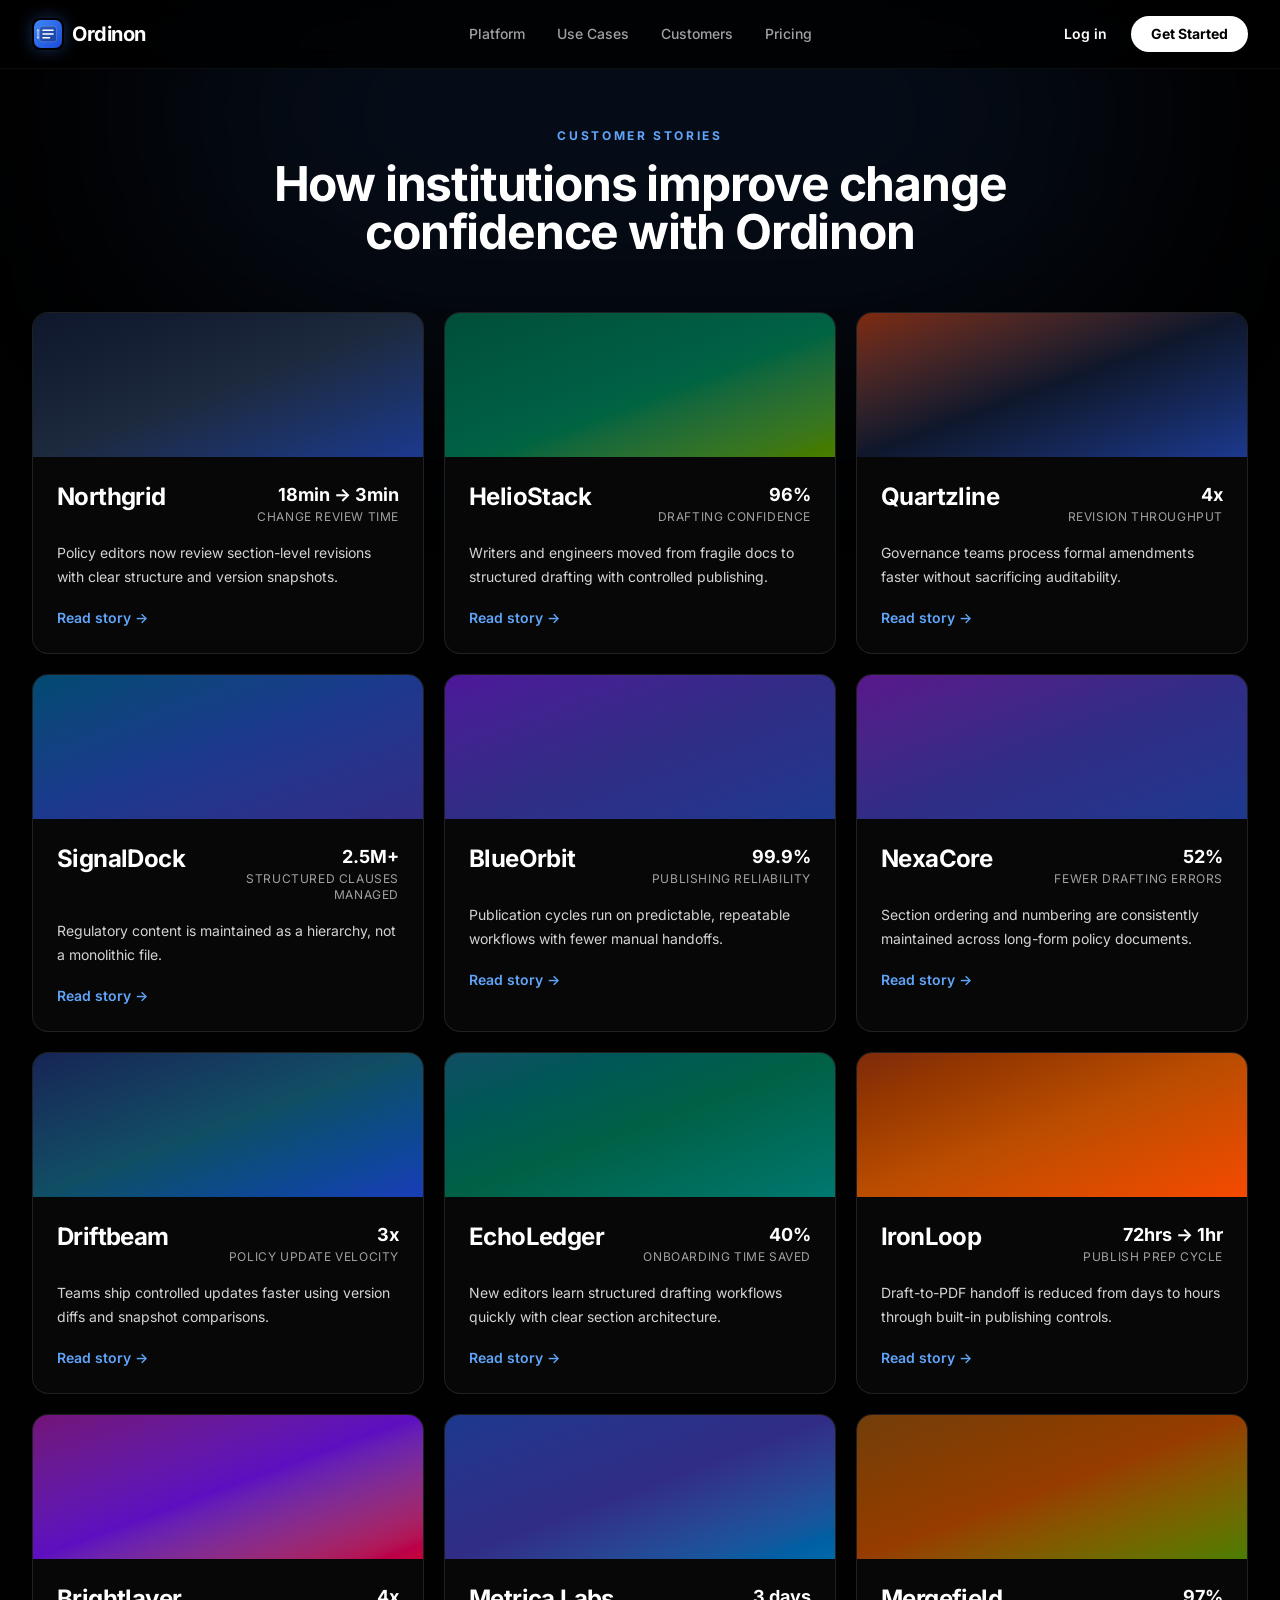
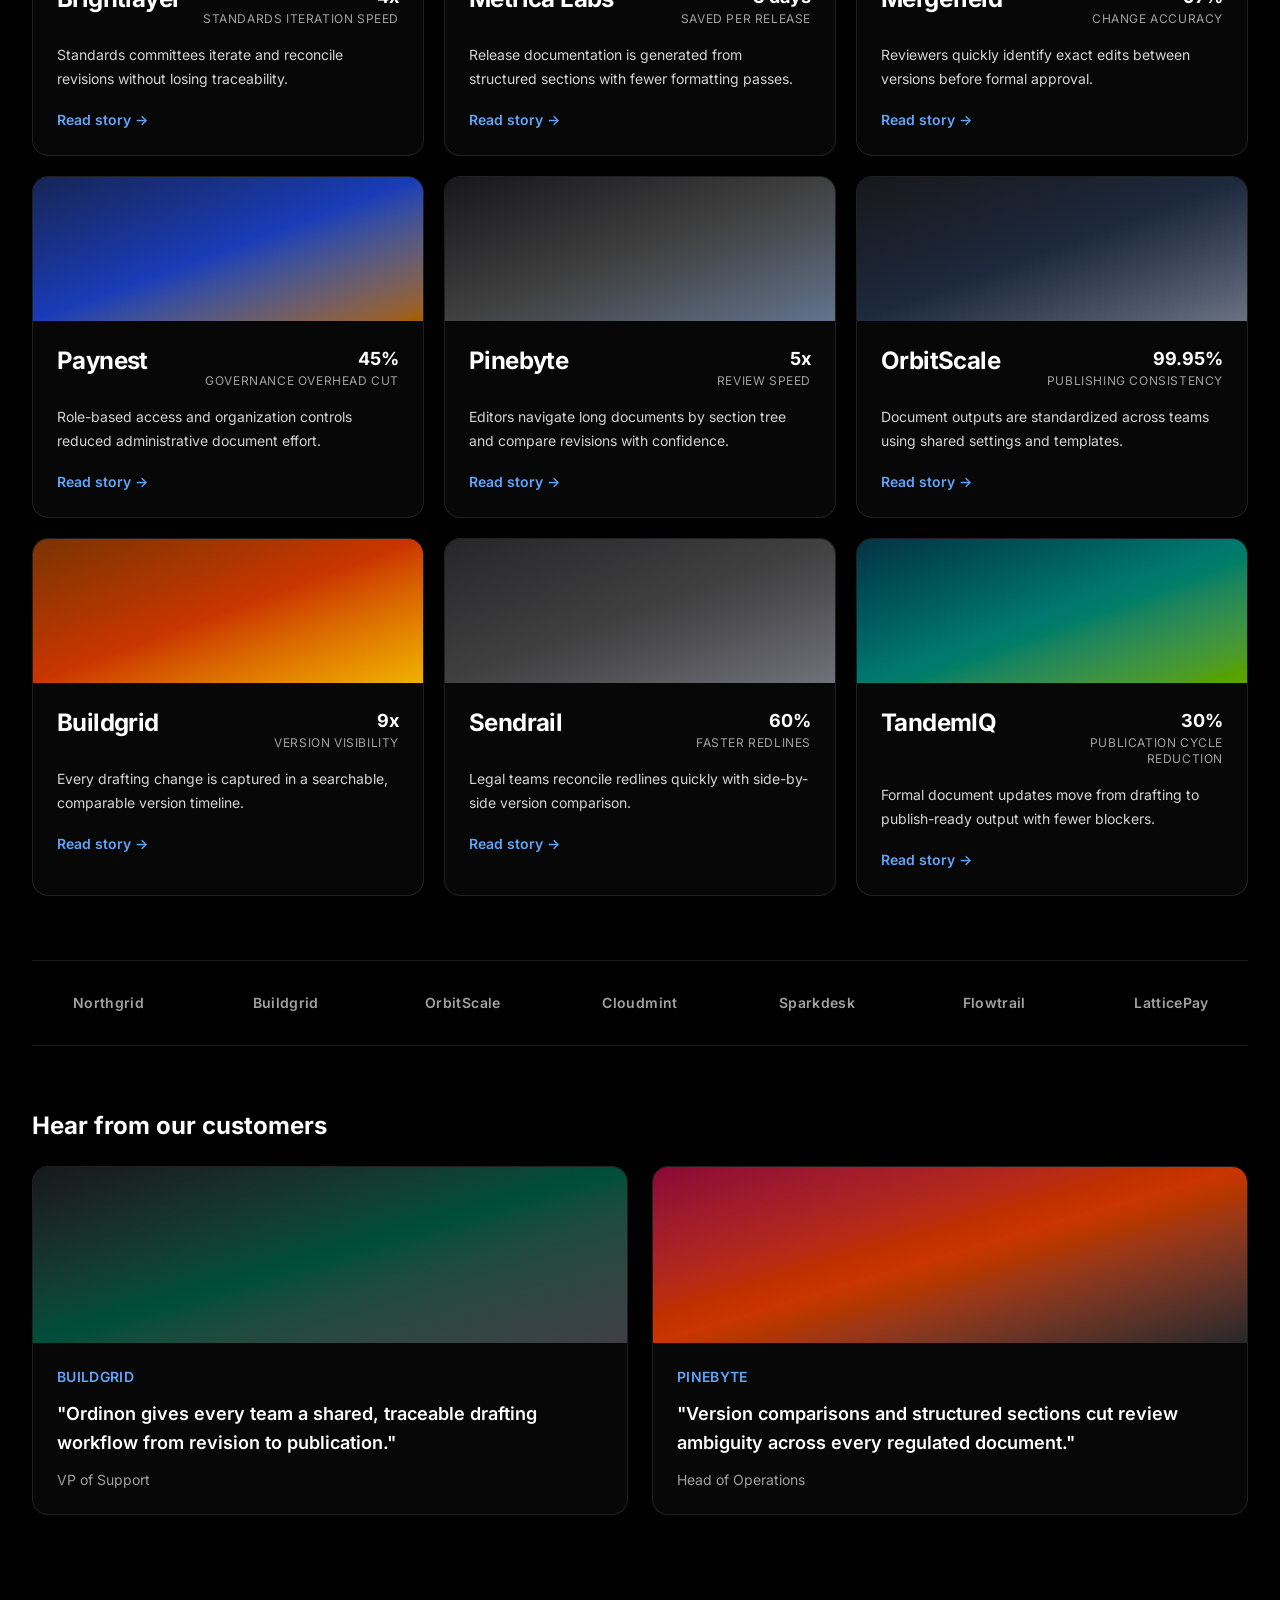
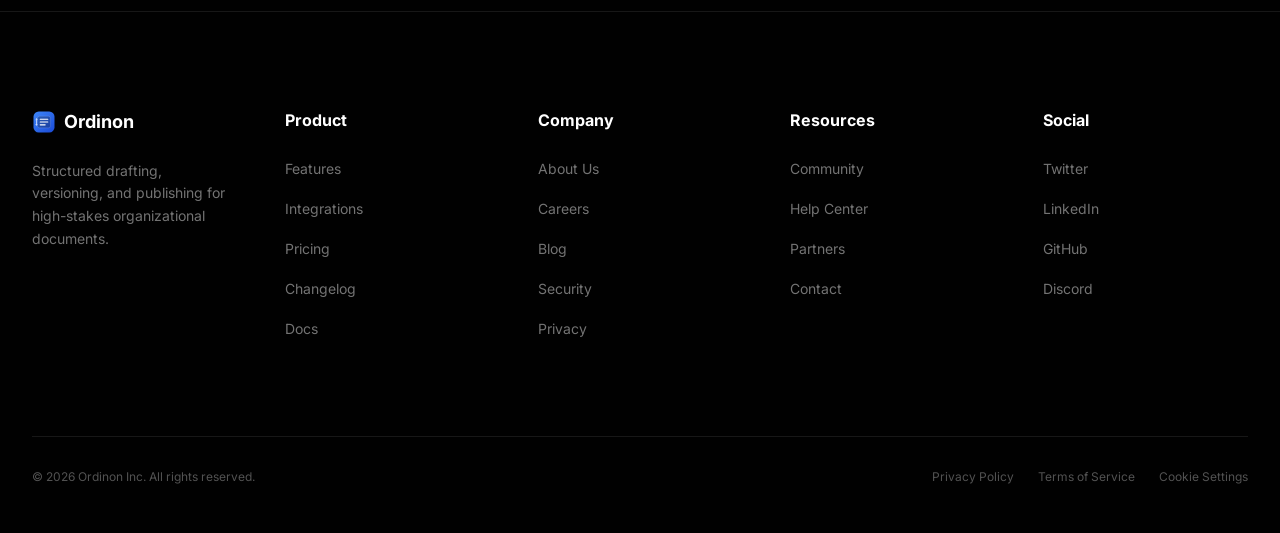
==== customers/index.html @ 001e4d67 "Deploying to gh-pages from @ egose/ordinon@d4f73f456b6953cf1ecf511176490f7ce33625a5 🚀" ====
<!DOCTYPE html><html lang="en"> <head><meta charset="UTF-8"><meta name="generator" content="Astro v5.18.0"><meta name="description" content="See how document teams use Ordinon to improve change confidence and publishing control."><meta name="viewport" content="width=device-width"><meta name="theme-color" content="#010101"><link rel="icon" type="image/svg+xml" href="/favicon.svg"><link rel="canonical" href="http://localhost:4321/customers/"><meta property="og:type" content="website"><meta property="og:title" content="Customers - Ordinon"><meta property="og:description" content="See how document teams use Ordinon to improve change confidence and publishing control."><meta property="og:url" content="http://localhost:4321/customers/"><meta property="og:image" content="http://localhost:4321/og-image.svg"><meta name="twitter:card" content="summary_large_image"><meta name="twitter:title" content="Customers - Ordinon"><meta name="twitter:description" content="See how document teams use Ordinon to improve change confidence and publishing control."><meta name="twitter:image" content="http://localhost:4321/og-image.svg"><title>Customers - Ordinon</title><link rel="stylesheet" href="/_astro/customers.C1lrIMZr.css"></head> <body class="bg-[#010101] text-white font-sans antialiased">  <header class="fixed top-0 z-50 w-full border-b border-white/5 bg-[#010101]/80 backdrop-blur-md"> <nav class="mx-auto flex max-w-7xl items-center justify-between p-4 lg:px-8"> <div class="flex lg:flex-1"> <a href="/" class="flex items-center gap-2 group"> <img src="/ordinon-icon.svg" alt="Ordinon logo" class="h-8 w-8 rounded-lg shadow-[0_0_15px_rgba(59,130,246,0.35)] transition-transform group-hover:scale-110"> <span class="text-xl font-bold tracking-tight">Ordinon</span> </a> </div> <div class="flex lg:hidden"> <button id="menu-toggle" type="button" class="text-neutral-400 hover:text-white p-2" aria-expanded="false" aria-controls="mobile-menu"> <span class="sr-only">Open main menu</span> <svg class="h-6 w-6" fill="none" viewBox="0 0 24 24" stroke-width="1.5" stroke="currentColor"> <path id="menu-icon" stroke-linecap="round" stroke-linejoin="round" d="M3.75 6.75h16.5M3.75 12h16.5m-16.5 5.25h16.5"></path> </svg> </button> </div> <div class="hidden lg:flex lg:gap-x-8"> <a href="/#features" class="text-sm font-medium text-neutral-400 hover:text-brand-accent transition-colors"> Platform </a><a href="/#use-cases" class="text-sm font-medium text-neutral-400 hover:text-brand-accent transition-colors"> Use Cases </a><a href="/customers" class="text-sm font-medium text-neutral-400 hover:text-brand-accent transition-colors"> Customers </a><a href="/pricing" class="text-sm font-medium text-neutral-400 hover:text-brand-accent transition-colors"> Pricing </a> </div> <div class="hidden lg:flex lg:flex-1 lg:justify-end gap-x-6 items-center"> <a href="/login" class="text-sm font-semibold text-white">Log in</a> <a href="/signup" class="rounded-full bg-white px-5 py-2 text-sm font-bold text-black hover:bg-brand-primary hover:text-white transition-all">
Get Started
</a> </div> </nav> <div id="mobile-menu" class="hidden lg:hidden border-t border-white/5 bg-[#010101] px-6 py-6 space-y-4"> <a href="/#features" class="block text-base font-semibold text-neutral-300 hover:text-white"> Platform </a><a href="/#use-cases" class="block text-base font-semibold text-neutral-300 hover:text-white"> Use Cases </a><a href="/customers" class="block text-base font-semibold text-neutral-300 hover:text-white"> Customers </a><a href="/pricing" class="block text-base font-semibold text-neutral-300 hover:text-white"> Pricing </a> <hr class="border-white/5"> <a href="/login" class="block text-base font-semibold text-white">Log in</a> <a href="/signup" class="block text-center rounded-xl bg-brand-primary py-3 text-base font-bold text-white">
Get Started
</a> </div> </header> <script type="module">const n=document.getElementById("menu-toggle"),t=document.getElementById("mobile-menu"),i=e=>{t&&(t.classList.toggle("hidden",!e),n?.setAttribute("aria-expanded",String(e)))};n?.addEventListener("click",()=>{const e=t?t.classList.contains("hidden"):!1;i(e)});document.addEventListener("keydown",e=>{e.key==="Escape"&&i(!1)});document.addEventListener("click",e=>{if(!t||!n)return;const s=e.target;s instanceof Node&&!t.contains(s)&&!n.contains(s)&&i(!1)});</script> <main class="relative overflow-hidden pt-32 pb-24"> <div class="pointer-events-none absolute -top-24 left-1/2 h-[420px] w-full max-w-[980px] -translate-x-1/2 rounded-full bg-brand-primary/10 blur-[120px]"></div> <section class="relative mx-auto max-w-7xl px-6 lg:px-8"> <div class="mx-auto max-w-3xl text-center"> <p class="mb-4 text-xs font-bold uppercase tracking-[0.22em] text-brand-accent">Customer Stories</p> <h1 class="text-4xl font-bold tracking-tight text-white sm:text-5xl">How institutions improve change confidence with Ordinon</h1> </div> <div class="mt-14 grid grid-cols-1 gap-5 md:grid-cols-2 xl:grid-cols-3"> <article class="overflow-hidden rounded-2xl border border-white/10 bg-brand-surface/70 backdrop-blur-sm"> <div class="h-36 bg-gradient-to-br from-slate-900 via-slate-800 to-blue-900"></div> <div class="space-y-4 p-6"> <div class="flex items-start justify-between gap-4"> <h2 class="text-2xl font-bold tracking-tight text-white">Northgrid</h2> <div class="text-right"> <p class="text-lg font-bold text-white">18min -&gt; 3min</p> <p class="text-xs uppercase tracking-wider text-neutral-400">Change review time</p> </div> </div> <p class="text-sm leading-6 text-neutral-300">Policy editors now review section-level revisions with clear structure and version snapshots.</p> <a href="/contact" class="inline-flex text-sm font-semibold text-brand-accent transition-colors hover:text-brand-primary">
Read story ->
</a> </div> </article><article class="overflow-hidden rounded-2xl border border-white/10 bg-brand-surface/70 backdrop-blur-sm"> <div class="h-36 bg-gradient-to-br from-emerald-900 via-emerald-800 to-lime-700"></div> <div class="space-y-4 p-6"> <div class="flex items-start justify-between gap-4"> <h2 class="text-2xl font-bold tracking-tight text-white">HelioStack</h2> <div class="text-right"> <p class="text-lg font-bold text-white">96%</p> <p class="text-xs uppercase tracking-wider text-neutral-400">Drafting confidence</p> </div> </div> <p class="text-sm leading-6 text-neutral-300">Writers and engineers moved from fragile docs to structured drafting with controlled publishing.</p> <a href="/customers/heliostack" class="inline-flex text-sm font-semibold text-brand-accent transition-colors hover:text-brand-primary">
Read story ->
</a> </div> </article><article class="overflow-hidden rounded-2xl border border-white/10 bg-brand-surface/70 backdrop-blur-sm"> <div class="h-36 bg-gradient-to-br from-orange-900 via-slate-900 to-blue-900"></div> <div class="space-y-4 p-6"> <div class="flex items-start justify-between gap-4"> <h2 class="text-2xl font-bold tracking-tight text-white">Quartzline</h2> <div class="text-right"> <p class="text-lg font-bold text-white">4x</p> <p class="text-xs uppercase tracking-wider text-neutral-400">Revision throughput</p> </div> </div> <p class="text-sm leading-6 text-neutral-300">Governance teams process formal amendments faster without sacrificing auditability.</p> <a href="/contact" class="inline-flex text-sm font-semibold text-brand-accent transition-colors hover:text-brand-primary">
Read story ->
</a> </div> </article><article class="overflow-hidden rounded-2xl border border-white/10 bg-brand-surface/70 backdrop-blur-sm"> <div class="h-36 bg-gradient-to-br from-sky-900 via-blue-900 to-indigo-900"></div> <div class="space-y-4 p-6"> <div class="flex items-start justify-between gap-4"> <h2 class="text-2xl font-bold tracking-tight text-white">SignalDock</h2> <div class="text-right"> <p class="text-lg font-bold text-white">2.5M+</p> <p class="text-xs uppercase tracking-wider text-neutral-400">Structured clauses managed</p> </div> </div> <p class="text-sm leading-6 text-neutral-300">Regulatory content is maintained as a hierarchy, not a monolithic file.</p> <a href="/contact" class="inline-flex text-sm font-semibold text-brand-accent transition-colors hover:text-brand-primary">
Read story ->
</a> </div> </article><article class="overflow-hidden rounded-2xl border border-white/10 bg-brand-surface/70 backdrop-blur-sm"> <div class="h-36 bg-gradient-to-br from-violet-900 via-indigo-900 to-blue-900"></div> <div class="space-y-4 p-6"> <div class="flex items-start justify-between gap-4"> <h2 class="text-2xl font-bold tracking-tight text-white">BlueOrbit</h2> <div class="text-right"> <p class="text-lg font-bold text-white">99.9%</p> <p class="text-xs uppercase tracking-wider text-neutral-400">Publishing reliability</p> </div> </div> <p class="text-sm leading-6 text-neutral-300">Publication cycles run on predictable, repeatable workflows with fewer manual handoffs.</p> <a href="/contact" class="inline-flex text-sm font-semibold text-brand-accent transition-colors hover:text-brand-primary">
Read story ->
</a> </div> </article><article class="overflow-hidden rounded-2xl border border-white/10 bg-brand-surface/70 backdrop-blur-sm"> <div class="h-36 bg-gradient-to-br from-purple-900 via-indigo-900 to-blue-900"></div> <div class="space-y-4 p-6"> <div class="flex items-start justify-between gap-4"> <h2 class="text-2xl font-bold tracking-tight text-white">NexaCore</h2> <div class="text-right"> <p class="text-lg font-bold text-white">52%</p> <p class="text-xs uppercase tracking-wider text-neutral-400">Fewer drafting errors</p> </div> </div> <p class="text-sm leading-6 text-neutral-300">Section ordering and numbering are consistently maintained across long-form policy documents.</p> <a href="/contact" class="inline-flex text-sm font-semibold text-brand-accent transition-colors hover:text-brand-primary">
Read story ->
</a> </div> </article><article class="overflow-hidden rounded-2xl border border-white/10 bg-brand-surface/70 backdrop-blur-sm"> <div class="h-36 bg-gradient-to-br from-blue-950 via-cyan-900 to-blue-800"></div> <div class="space-y-4 p-6"> <div class="flex items-start justify-between gap-4"> <h2 class="text-2xl font-bold tracking-tight text-white">Driftbeam</h2> <div class="text-right"> <p class="text-lg font-bold text-white">3x</p> <p class="text-xs uppercase tracking-wider text-neutral-400">Policy update velocity</p> </div> </div> <p class="text-sm leading-6 text-neutral-300">Teams ship controlled updates faster using version diffs and snapshot comparisons.</p> <a href="/contact" class="inline-flex text-sm font-semibold text-brand-accent transition-colors hover:text-brand-primary">
Read story ->
</a> </div> </article><article class="overflow-hidden rounded-2xl border border-white/10 bg-brand-surface/70 backdrop-blur-sm"> <div class="h-36 bg-gradient-to-br from-cyan-900 via-emerald-800 to-teal-700"></div> <div class="space-y-4 p-6"> <div class="flex items-start justify-between gap-4"> <h2 class="text-2xl font-bold tracking-tight text-white">EchoLedger</h2> <div class="text-right"> <p class="text-lg font-bold text-white">40%</p> <p class="text-xs uppercase tracking-wider text-neutral-400">Onboarding time saved</p> </div> </div> <p class="text-sm leading-6 text-neutral-300">New editors learn structured drafting workflows quickly with clear section architecture.</p> <a href="/contact" class="inline-flex text-sm font-semibold text-brand-accent transition-colors hover:text-brand-primary">
Read story ->
</a> </div> </article><article class="overflow-hidden rounded-2xl border border-white/10 bg-brand-surface/70 backdrop-blur-sm"> <div class="h-36 bg-gradient-to-br from-orange-900 via-amber-700 to-orange-600"></div> <div class="space-y-4 p-6"> <div class="flex items-start justify-between gap-4"> <h2 class="text-2xl font-bold tracking-tight text-white">IronLoop</h2> <div class="text-right"> <p class="text-lg font-bold text-white">72hrs -&gt; 1hr</p> <p class="text-xs uppercase tracking-wider text-neutral-400">Publish prep cycle</p> </div> </div> <p class="text-sm leading-6 text-neutral-300">Draft-to-PDF handoff is reduced from days to hours through built-in publishing controls.</p> <a href="/contact" class="inline-flex text-sm font-semibold text-brand-accent transition-colors hover:text-brand-primary">
Read story ->
</a> </div> </article><article class="overflow-hidden rounded-2xl border border-white/10 bg-brand-surface/70 backdrop-blur-sm"> <div class="h-36 bg-gradient-to-br from-fuchsia-900 via-violet-800 to-rose-700"></div> <div class="space-y-4 p-6"> <div class="flex items-start justify-between gap-4"> <h2 class="text-2xl font-bold tracking-tight text-white">Brightlayer</h2> <div class="text-right"> <p class="text-lg font-bold text-white">4x</p> <p class="text-xs uppercase tracking-wider text-neutral-400">Standards iteration speed</p> </div> </div> <p class="text-sm leading-6 text-neutral-300">Standards committees iterate and reconcile revisions without losing traceability.</p> <a href="/contact" class="inline-flex text-sm font-semibold text-brand-accent transition-colors hover:text-brand-primary">
Read story ->
</a> </div> </article><article class="overflow-hidden rounded-2xl border border-white/10 bg-brand-surface/70 backdrop-blur-sm"> <div class="h-36 bg-gradient-to-br from-blue-900 via-indigo-900 to-sky-700"></div> <div class="space-y-4 p-6"> <div class="flex items-start justify-between gap-4"> <h2 class="text-2xl font-bold tracking-tight text-white">Metrica Labs</h2> <div class="text-right"> <p class="text-lg font-bold text-white">3 days</p> <p class="text-xs uppercase tracking-wider text-neutral-400">Saved per release</p> </div> </div> <p class="text-sm leading-6 text-neutral-300">Release documentation is generated from structured sections with fewer formatting passes.</p> <a href="/contact" class="inline-flex text-sm font-semibold text-brand-accent transition-colors hover:text-brand-primary">
Read story ->
</a> </div> </article><article class="overflow-hidden rounded-2xl border border-white/10 bg-brand-surface/70 backdrop-blur-sm"> <div class="h-36 bg-gradient-to-br from-yellow-900 via-amber-800 to-lime-700"></div> <div class="space-y-4 p-6"> <div class="flex items-start justify-between gap-4"> <h2 class="text-2xl font-bold tracking-tight text-white">Mergefield</h2> <div class="text-right"> <p class="text-lg font-bold text-white">97%</p> <p class="text-xs uppercase tracking-wider text-neutral-400">Change accuracy</p> </div> </div> <p class="text-sm leading-6 text-neutral-300">Reviewers quickly identify exact edits between versions before formal approval.</p> <a href="/contact" class="inline-flex text-sm font-semibold text-brand-accent transition-colors hover:text-brand-primary">
Read story ->
</a> </div> </article><article class="overflow-hidden rounded-2xl border border-white/10 bg-brand-surface/70 backdrop-blur-sm"> <div class="h-36 bg-gradient-to-br from-blue-950 via-blue-800 to-yellow-700"></div> <div class="space-y-4 p-6"> <div class="flex items-start justify-between gap-4"> <h2 class="text-2xl font-bold tracking-tight text-white">Paynest</h2> <div class="text-right"> <p class="text-lg font-bold text-white">45%</p> <p class="text-xs uppercase tracking-wider text-neutral-400">Governance overhead cut</p> </div> </div> <p class="text-sm leading-6 text-neutral-300">Role-based access and organization controls reduced administrative document effort.</p> <a href="/contact" class="inline-flex text-sm font-semibold text-brand-accent transition-colors hover:text-brand-primary">
Read story ->
</a> </div> </article><article class="overflow-hidden rounded-2xl border border-white/10 bg-brand-surface/70 backdrop-blur-sm"> <div class="h-36 bg-gradient-to-br from-zinc-900 via-neutral-700 to-slate-500"></div> <div class="space-y-4 p-6"> <div class="flex items-start justify-between gap-4"> <h2 class="text-2xl font-bold tracking-tight text-white">Pinebyte</h2> <div class="text-right"> <p class="text-lg font-bold text-white">5x</p> <p class="text-xs uppercase tracking-wider text-neutral-400">Review speed</p> </div> </div> <p class="text-sm leading-6 text-neutral-300">Editors navigate long documents by section tree and compare revisions with confidence.</p> <a href="/contact" class="inline-flex text-sm font-semibold text-brand-accent transition-colors hover:text-brand-primary">
Read story ->
</a> </div> </article><article class="overflow-hidden rounded-2xl border border-white/10 bg-brand-surface/70 backdrop-blur-sm"> <div class="h-36 bg-gradient-to-br from-zinc-900 via-slate-800 to-gray-500"></div> <div class="space-y-4 p-6"> <div class="flex items-start justify-between gap-4"> <h2 class="text-2xl font-bold tracking-tight text-white">OrbitScale</h2> <div class="text-right"> <p class="text-lg font-bold text-white">99.95%</p> <p class="text-xs uppercase tracking-wider text-neutral-400">Publishing consistency</p> </div> </div> <p class="text-sm leading-6 text-neutral-300">Document outputs are standardized across teams using shared settings and templates.</p> <a href="/contact" class="inline-flex text-sm font-semibold text-brand-accent transition-colors hover:text-brand-primary">
Read story ->
</a> </div> </article><article class="overflow-hidden rounded-2xl border border-white/10 bg-brand-surface/70 backdrop-blur-sm"> <div class="h-36 bg-gradient-to-br from-amber-900 via-orange-700 to-yellow-500"></div> <div class="space-y-4 p-6"> <div class="flex items-start justify-between gap-4"> <h2 class="text-2xl font-bold tracking-tight text-white">Buildgrid</h2> <div class="text-right"> <p class="text-lg font-bold text-white">9x</p> <p class="text-xs uppercase tracking-wider text-neutral-400">Version visibility</p> </div> </div> <p class="text-sm leading-6 text-neutral-300">Every drafting change is captured in a searchable, comparable version timeline.</p> <a href="/contact" class="inline-flex text-sm font-semibold text-brand-accent transition-colors hover:text-brand-primary">
Read story ->
</a> </div> </article><article class="overflow-hidden rounded-2xl border border-white/10 bg-brand-surface/70 backdrop-blur-sm"> <div class="h-36 bg-gradient-to-br from-zinc-800 via-neutral-700 to-zinc-500"></div> <div class="space-y-4 p-6"> <div class="flex items-start justify-between gap-4"> <h2 class="text-2xl font-bold tracking-tight text-white">Sendrail</h2> <div class="text-right"> <p class="text-lg font-bold text-white">60%</p> <p class="text-xs uppercase tracking-wider text-neutral-400">Faster redlines</p> </div> </div> <p class="text-sm leading-6 text-neutral-300">Legal teams reconcile redlines quickly with side-by-side version comparison.</p> <a href="/contact" class="inline-flex text-sm font-semibold text-brand-accent transition-colors hover:text-brand-primary">
Read story ->
</a> </div> </article><article class="overflow-hidden rounded-2xl border border-white/10 bg-brand-surface/70 backdrop-blur-sm"> <div class="h-36 bg-gradient-to-br from-cyan-950 via-teal-700 to-lime-600"></div> <div class="space-y-4 p-6"> <div class="flex items-start justify-between gap-4"> <h2 class="text-2xl font-bold tracking-tight text-white">TandemIQ</h2> <div class="text-right"> <p class="text-lg font-bold text-white">30%</p> <p class="text-xs uppercase tracking-wider text-neutral-400">Publication cycle reduction</p> </div> </div> <p class="text-sm leading-6 text-neutral-300">Formal document updates move from drafting to publish-ready output with fewer blockers.</p> <a href="/contact" class="inline-flex text-sm font-semibold text-brand-accent transition-colors hover:text-brand-primary">
Read story ->
</a> </div> </article> </div> <div class="mt-16 border-y border-white/10 py-8"> <div class="grid grid-cols-2 gap-6 text-center sm:grid-cols-4 lg:grid-cols-7"> <span class="text-sm font-semibold tracking-wide text-neutral-400">Northgrid</span><span class="text-sm font-semibold tracking-wide text-neutral-400">Buildgrid</span><span class="text-sm font-semibold tracking-wide text-neutral-400">OrbitScale</span><span class="text-sm font-semibold tracking-wide text-neutral-400">Cloudmint</span><span class="text-sm font-semibold tracking-wide text-neutral-400">Sparkdesk</span><span class="text-sm font-semibold tracking-wide text-neutral-400">Flowtrail</span><span class="text-sm font-semibold tracking-wide text-neutral-400">LatticePay</span> </div> </div> <div class="mt-16"> <h2 class="text-2xl font-bold text-white">Hear from our customers</h2> <div class="mt-6 grid gap-6 lg:grid-cols-2"> <article class="overflow-hidden rounded-2xl border border-white/10 bg-brand-surface/70"> <div class="h-44 bg-gradient-to-br from-zinc-900 via-emerald-900 to-zinc-700"></div> <div class="space-y-3 p-6"> <p class="text-sm font-semibold uppercase tracking-wide text-brand-accent">Buildgrid</p> <p class="text-lg font-semibold leading-relaxed text-white">"Ordinon gives every team a shared, traceable drafting workflow from revision to publication."</p> <p class="text-sm text-neutral-400">VP of Support</p> </div> </article> <article class="overflow-hidden rounded-2xl border border-white/10 bg-brand-surface/70"> <div class="h-44 bg-gradient-to-br from-rose-900 via-orange-700 to-zinc-800"></div> <div class="space-y-3 p-6"> <p class="text-sm font-semibold uppercase tracking-wide text-brand-accent">Pinebyte</p> <p class="text-lg font-semibold leading-relaxed text-white">"Version comparisons and structured sections cut review ambiguity across every regulated document."</p> <p class="text-sm text-neutral-400">Head of Operations</p> </div> </article> </div> </div> </section> </main> <footer class="border-t border-neutral-900 bg-[#010101] pt-24 pb-12"> <div class="mx-auto max-w-7xl px-6 lg:px-8"> <div class="grid grid-cols-2 md:grid-cols-4 lg:grid-cols-5 gap-12"> <div class="col-span-2 lg:col-span-1"> <div class="flex items-center gap-2 mb-6"> <img src="/ordinon-icon.svg" alt="Ordinon logo" class="h-6 w-6 rounded-md"> <span class="text-lg font-bold">Ordinon</span> </div> <p class="text-neutral-500 text-sm leading-relaxed">
Structured drafting, versioning, and publishing for high-stakes organizational documents.
</p> </div> <div> <h4 class="text-white font-bold mb-6">Product</h4> <ul class="space-y-4"> <li> <a href="/#features" class="text-neutral-500 hover:text-brand-primary transition-colors text-sm"> Features </a> </li><li> <a href="/integrations" class="text-neutral-500 hover:text-brand-primary transition-colors text-sm"> Integrations </a> </li><li> <a href="/pricing" class="text-neutral-500 hover:text-brand-primary transition-colors text-sm"> Pricing </a> </li><li> <a href="/changelog" class="text-neutral-500 hover:text-brand-primary transition-colors text-sm"> Changelog </a> </li><li> <a href="/docs" class="text-neutral-500 hover:text-brand-primary transition-colors text-sm"> Docs </a> </li> </ul> </div><div> <h4 class="text-white font-bold mb-6">Company</h4> <ul class="space-y-4"> <li> <a href="/about" class="text-neutral-500 hover:text-brand-primary transition-colors text-sm"> About Us </a> </li><li> <a href="/careers" class="text-neutral-500 hover:text-brand-primary transition-colors text-sm"> Careers </a> </li><li> <a href="/blog" class="text-neutral-500 hover:text-brand-primary transition-colors text-sm"> Blog </a> </li><li> <a href="/security" class="text-neutral-500 hover:text-brand-primary transition-colors text-sm"> Security </a> </li><li> <a href="/privacy" class="text-neutral-500 hover:text-brand-primary transition-colors text-sm"> Privacy </a> </li> </ul> </div><div> <h4 class="text-white font-bold mb-6">Resources</h4> <ul class="space-y-4"> <li> <a href="/community" class="text-neutral-500 hover:text-brand-primary transition-colors text-sm"> Community </a> </li><li> <a href="/help" class="text-neutral-500 hover:text-brand-primary transition-colors text-sm"> Help Center </a> </li><li> <a href="/partners" class="text-neutral-500 hover:text-brand-primary transition-colors text-sm"> Partners </a> </li><li> <a href="/contact" class="text-neutral-500 hover:text-brand-primary transition-colors text-sm"> Contact </a> </li> </ul> </div><div> <h4 class="text-white font-bold mb-6">Social</h4> <ul class="space-y-4"> <li> <a href="https://twitter.com" class="text-neutral-500 hover:text-brand-primary transition-colors text-sm"> Twitter </a> </li><li> <a href="https://linkedin.com" class="text-neutral-500 hover:text-brand-primary transition-colors text-sm"> LinkedIn </a> </li><li> <a href="https://github.com" class="text-neutral-500 hover:text-brand-primary transition-colors text-sm"> GitHub </a> </li><li> <a href="https://discord.com" class="text-neutral-500 hover:text-brand-primary transition-colors text-sm"> Discord </a> </li> </ul> </div> </div> <div class="mt-24 pt-8 border-t border-neutral-900 flex flex-col md:flex-row justify-between items-center gap-4"> <p class="text-neutral-600 text-xs">© 2026 Ordinon Inc. All rights reserved.</p> <div class="flex gap-6"> <a href="/privacy" class="text-neutral-600 hover:text-white text-xs">Privacy Policy</a> <a href="/terms" class="text-neutral-600 hover:text-white text-xs">Terms of Service</a> <a href="/cookies" class="text-neutral-600 hover:text-white text-xs">Cookie Settings</a> </div> </div> </div> </footer>  </body></html>
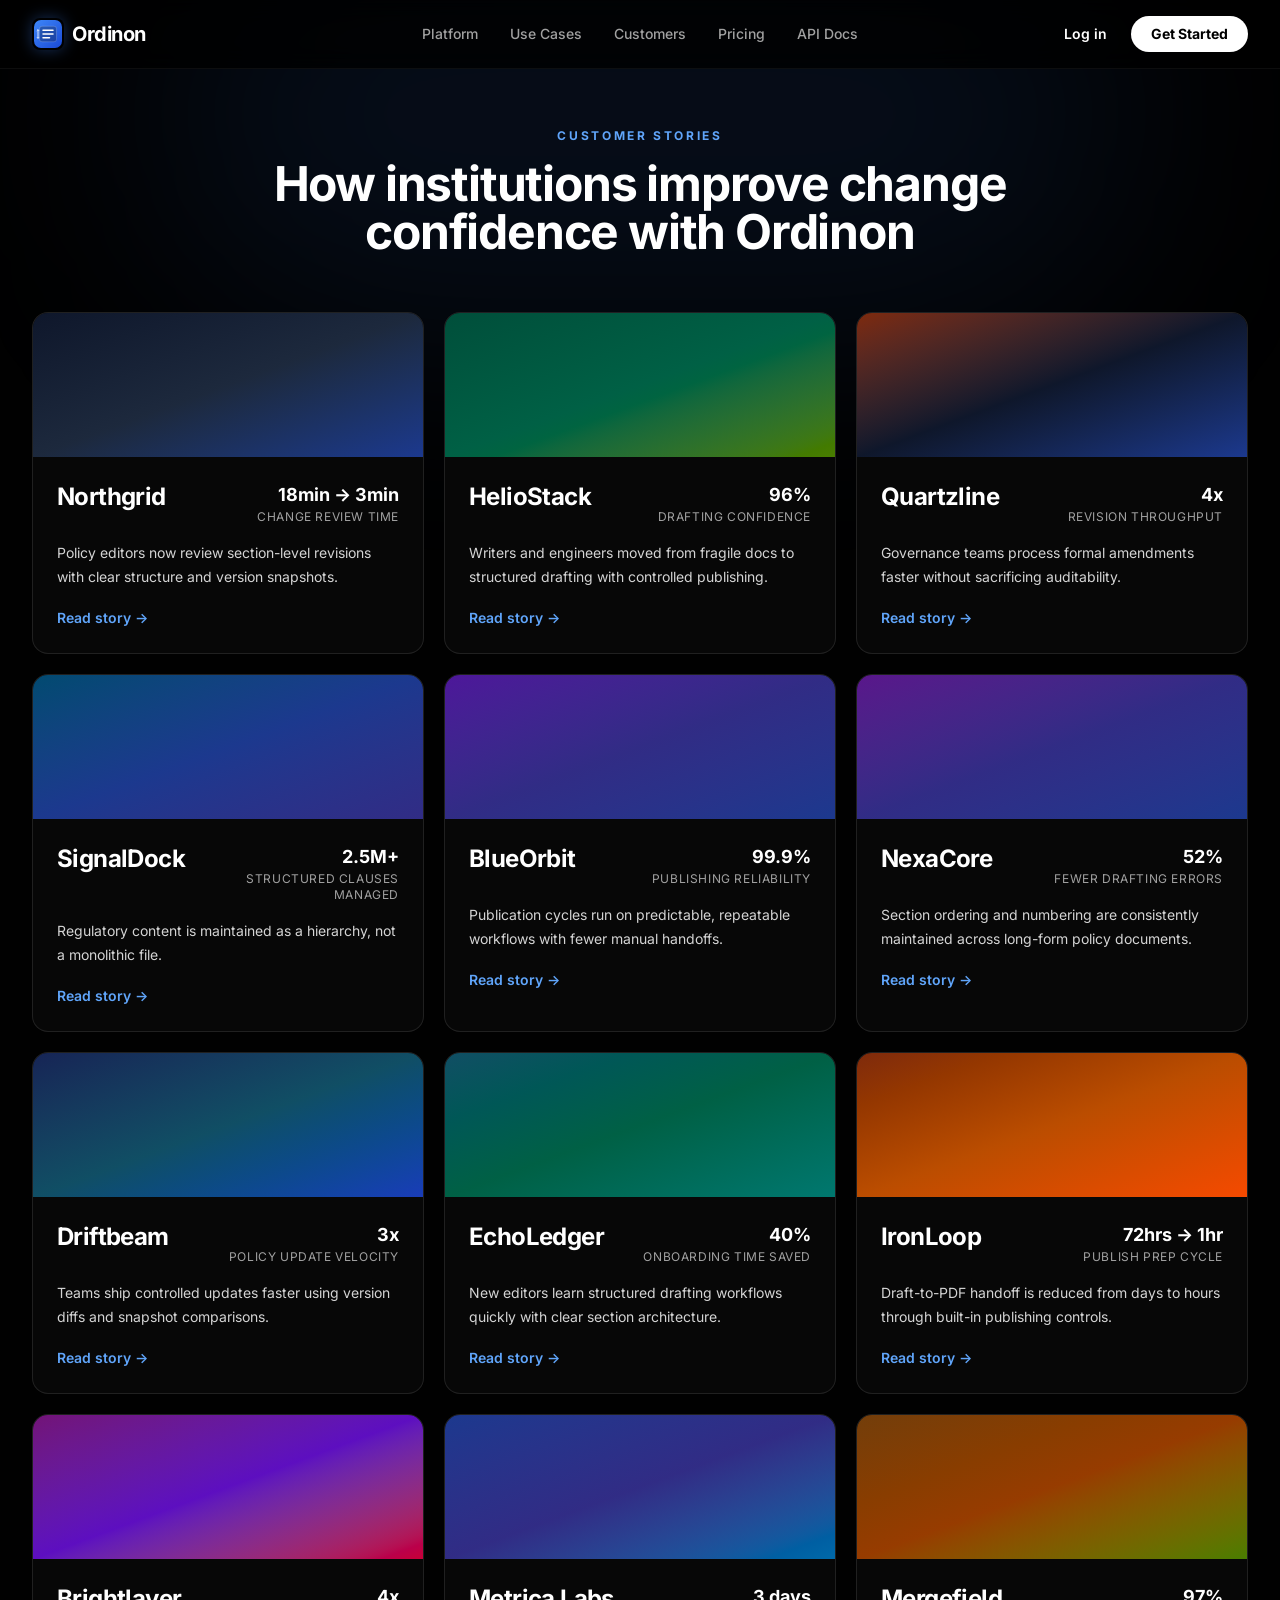
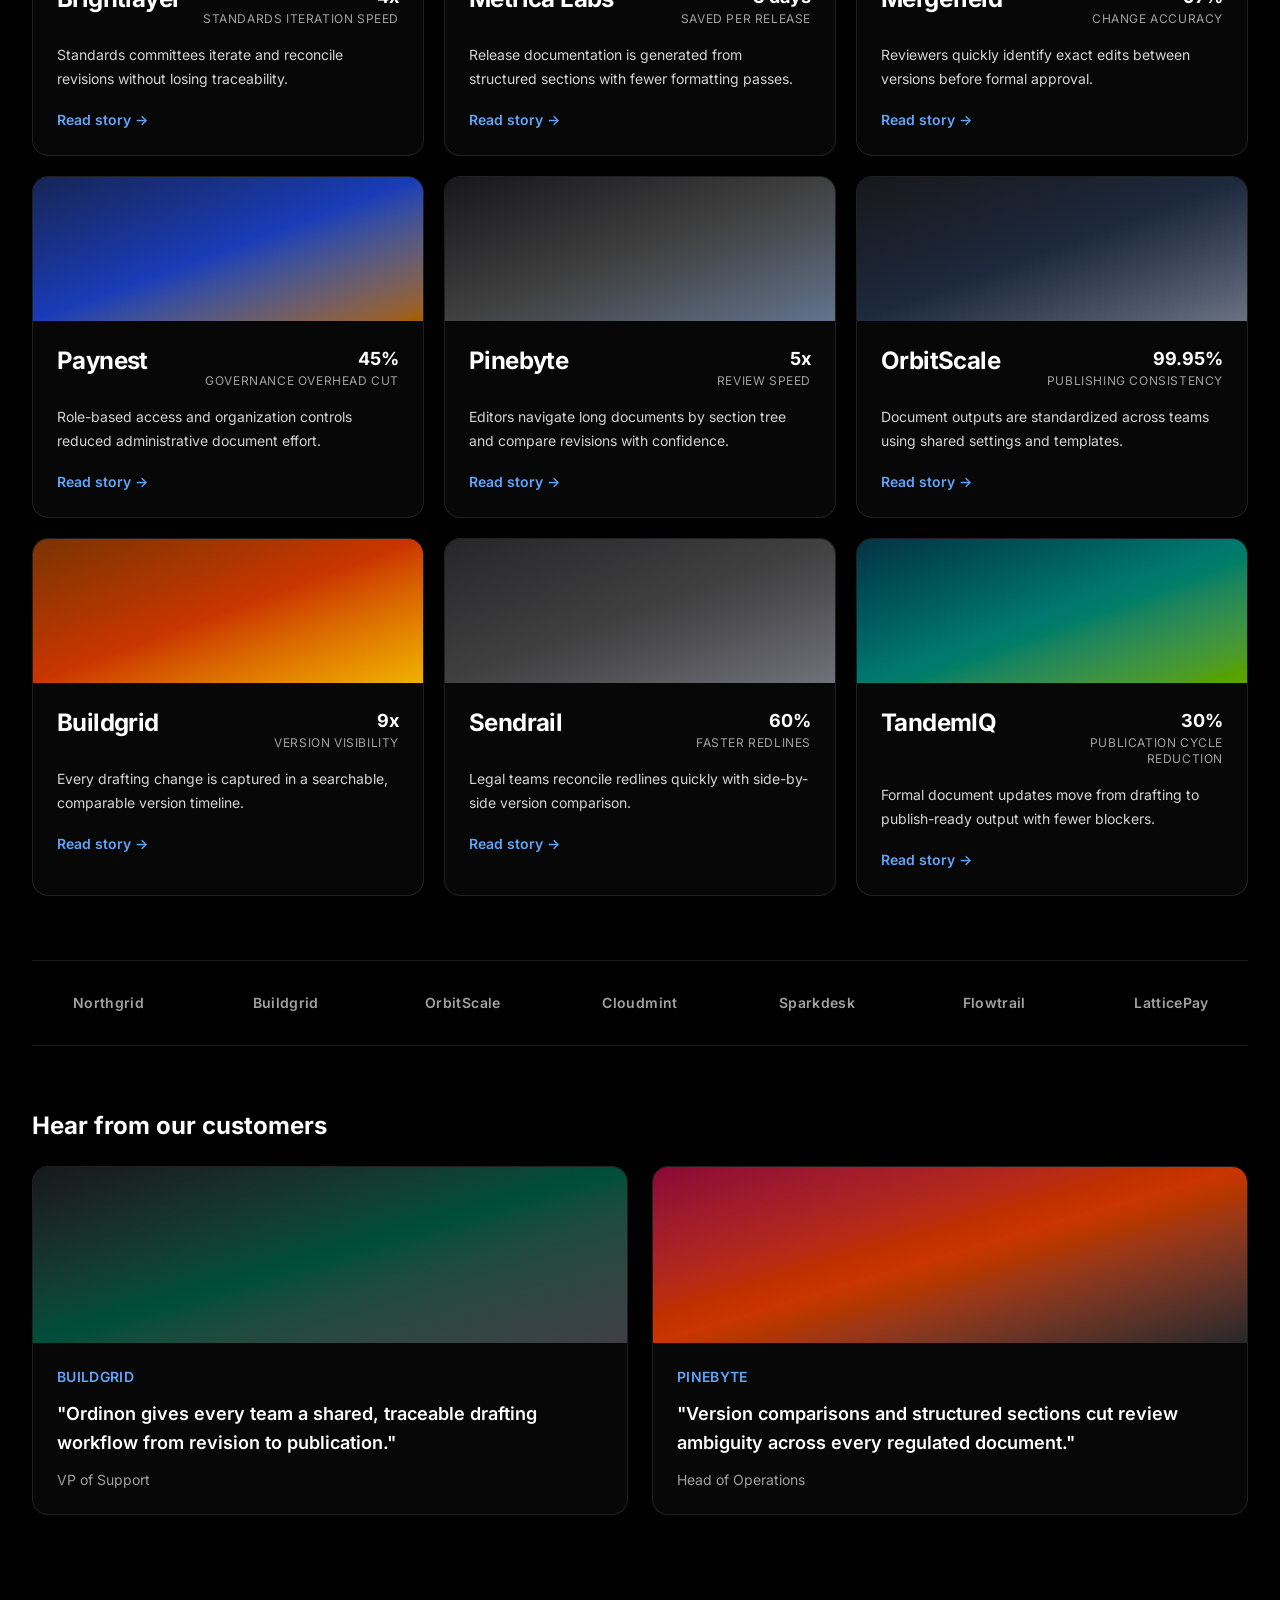
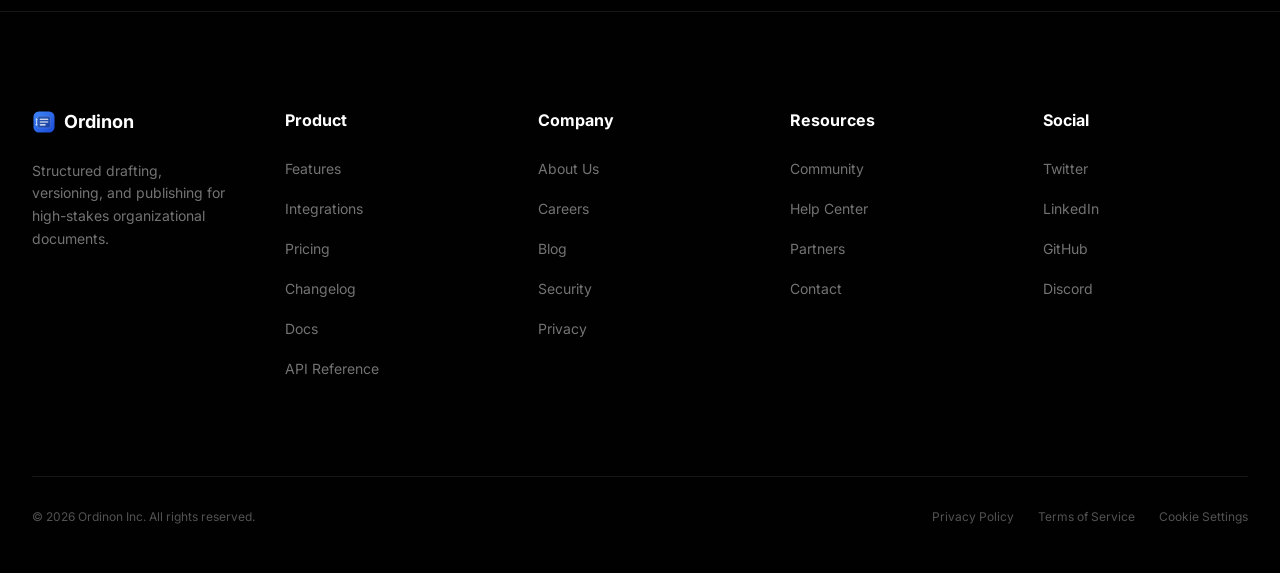
==== commit 73a18637: "Deploying to gh-pages from @ egose/ordinon@9bfdd3b5580e9352c2fa60d0277812a353b3ed36 🚀" ====
--- a/customers/index.html
+++ b/customers/index.html
@@ -1,6 +1,6 @@
-<!DOCTYPE html><html lang="en"> <head><meta charset="UTF-8"><meta name="generator" content="Astro v5.18.0"><meta name="description" content="See how document teams use Ordinon to improve change confidence and publishing control."><meta name="viewport" content="width=device-width"><meta name="theme-color" content="#010101"><link rel="icon" type="image/svg+xml" href="/favicon.svg"><link rel="canonical" href="http://localhost:4321/customers/"><meta property="og:type" content="website"><meta property="og:title" content="Customers - Ordinon"><meta property="og:description" content="See how document teams use Ordinon to improve change confidence and publishing control."><meta property="og:url" content="http://localhost:4321/customers/"><meta property="og:image" content="http://localhost:4321/og-image.svg"><meta name="twitter:card" content="summary_large_image"><meta name="twitter:title" content="Customers - Ordinon"><meta name="twitter:description" content="See how document teams use Ordinon to improve change confidence and publishing control."><meta name="twitter:image" content="http://localhost:4321/og-image.svg"><title>Customers - Ordinon</title><link rel="stylesheet" href="/_astro/customers.C1lrIMZr.css"></head> <body class="bg-[#010101] text-white font-sans antialiased">  <header class="fixed top-0 z-50 w-full border-b border-white/5 bg-[#010101]/80 backdrop-blur-md"> <nav class="mx-auto flex max-w-7xl items-center justify-between p-4 lg:px-8"> <div class="flex lg:flex-1"> <a href="/" class="flex items-center gap-2 group"> <img src="/ordinon-icon.svg" alt="Ordinon logo" class="h-8 w-8 rounded-lg shadow-[0_0_15px_rgba(59,130,246,0.35)] transition-transform group-hover:scale-110"> <span class="text-xl font-bold tracking-tight">Ordinon</span> </a> </div> <div class="flex lg:hidden"> <button id="menu-toggle" type="button" class="text-neutral-400 hover:text-white p-2" aria-expanded="false" aria-controls="mobile-menu"> <span class="sr-only">Open main menu</span> <svg class="h-6 w-6" fill="none" viewBox="0 0 24 24" stroke-width="1.5" stroke="currentColor"> <path id="menu-icon" stroke-linecap="round" stroke-linejoin="round" d="M3.75 6.75h16.5M3.75 12h16.5m-16.5 5.25h16.5"></path> </svg> </button> </div> <div class="hidden lg:flex lg:gap-x-8"> <a href="/#features" class="text-sm font-medium text-neutral-400 hover:text-brand-accent transition-colors"> Platform </a><a href="/#use-cases" class="text-sm font-medium text-neutral-400 hover:text-brand-accent transition-colors"> Use Cases </a><a href="/customers" class="text-sm font-medium text-neutral-400 hover:text-brand-accent transition-colors"> Customers </a><a href="/pricing" class="text-sm font-medium text-neutral-400 hover:text-brand-accent transition-colors"> Pricing </a> </div> <div class="hidden lg:flex lg:flex-1 lg:justify-end gap-x-6 items-center"> <a href="/login" class="text-sm font-semibold text-white">Log in</a> <a href="/signup" class="rounded-full bg-white px-5 py-2 text-sm font-bold text-black hover:bg-brand-primary hover:text-white transition-all">
+<!DOCTYPE html><html lang="en"> <head><meta charset="UTF-8"><meta name="generator" content="Astro v5.18.1"><meta name="description" content="See how document teams use Ordinon to improve change confidence and publishing control."><meta name="viewport" content="width=device-width"><meta name="theme-color" content="#010101"><link rel="icon" type="image/svg+xml" href="/favicon.svg"><link rel="canonical" href="http://localhost:4321/customers/"><meta property="og:type" content="website"><meta property="og:title" content="Customers - Ordinon"><meta property="og:description" content="See how document teams use Ordinon to improve change confidence and publishing control."><meta property="og:url" content="http://localhost:4321/customers/"><meta property="og:image" content="http://localhost:4321/og-image.svg"><meta name="twitter:card" content="summary_large_image"><meta name="twitter:title" content="Customers - Ordinon"><meta name="twitter:description" content="See how document teams use Ordinon to improve change confidence and publishing control."><meta name="twitter:image" content="http://localhost:4321/og-image.svg"><title>Customers - Ordinon</title><link rel="stylesheet" href="/_astro/customers.B-YWxMlR.css"></head> <body class="bg-[#010101] text-white font-sans antialiased">  <header class="fixed top-0 z-50 w-full border-b border-white/5 bg-[#010101]/80 backdrop-blur-md"> <nav class="mx-auto flex max-w-7xl items-center justify-between p-4 lg:px-8"> <div class="flex lg:flex-1"> <a href="/" class="flex items-center gap-2 group"> <img src="/ordinon-icon.svg" alt="Ordinon logo" class="h-8 w-8 rounded-lg shadow-[0_0_15px_rgba(59,130,246,0.35)] transition-transform group-hover:scale-110"> <span class="text-xl font-bold tracking-tight">Ordinon</span> </a> </div> <div class="flex lg:hidden"> <button id="menu-toggle" type="button" class="text-neutral-400 hover:text-white p-2" aria-expanded="false" aria-controls="mobile-menu"> <span class="sr-only">Open main menu</span> <svg class="h-6 w-6" fill="none" viewBox="0 0 24 24" stroke-width="1.5" stroke="currentColor"> <path id="menu-icon" stroke-linecap="round" stroke-linejoin="round" d="M3.75 6.75h16.5M3.75 12h16.5m-16.5 5.25h16.5"></path> </svg> </button> </div> <div class="hidden lg:flex lg:gap-x-8"> <a href="/#features" class="text-sm font-medium text-neutral-400 hover:text-brand-accent transition-colors"> Platform </a><a href="/#use-cases" class="text-sm font-medium text-neutral-400 hover:text-brand-accent transition-colors"> Use Cases </a><a href="/customers" class="text-sm font-medium text-neutral-400 hover:text-brand-accent transition-colors"> Customers </a><a href="/pricing" class="text-sm font-medium text-neutral-400 hover:text-brand-accent transition-colors"> Pricing </a><a href="/docs/api" class="text-sm font-medium text-neutral-400 hover:text-brand-accent transition-colors"> API Docs </a> </div> <div class="hidden lg:flex lg:flex-1 lg:justify-end gap-x-6 items-center"> <a href="/login" class="text-sm font-semibold text-white">Log in</a> <a href="/signup" class="rounded-full bg-white px-5 py-2 text-sm font-bold text-black hover:bg-brand-primary hover:text-white transition-all">
 Get Started
-</a> </div> </nav> <div id="mobile-menu" class="hidden lg:hidden border-t border-white/5 bg-[#010101] px-6 py-6 space-y-4"> <a href="/#features" class="block text-base font-semibold text-neutral-300 hover:text-white"> Platform </a><a href="/#use-cases" class="block text-base font-semibold text-neutral-300 hover:text-white"> Use Cases </a><a href="/customers" class="block text-base font-semibold text-neutral-300 hover:text-white"> Customers </a><a href="/pricing" class="block text-base font-semibold text-neutral-300 hover:text-white"> Pricing </a> <hr class="border-white/5"> <a href="/login" class="block text-base font-semibold text-white">Log in</a> <a href="/signup" class="block text-center rounded-xl bg-brand-primary py-3 text-base font-bold text-white">
+</a> </div> </nav> <div id="mobile-menu" class="hidden lg:hidden border-t border-white/5 bg-[#010101] px-6 py-6 space-y-4"> <a href="/#features" class="block text-base font-semibold text-neutral-300 hover:text-white"> Platform </a><a href="/#use-cases" class="block text-base font-semibold text-neutral-300 hover:text-white"> Use Cases </a><a href="/customers" class="block text-base font-semibold text-neutral-300 hover:text-white"> Customers </a><a href="/pricing" class="block text-base font-semibold text-neutral-300 hover:text-white"> Pricing </a><a href="/docs/api" class="block text-base font-semibold text-neutral-300 hover:text-white"> API Docs </a> <hr class="border-white/5"> <a href="/login" class="block text-base font-semibold text-white">Log in</a> <a href="/signup" class="block text-center rounded-xl bg-brand-primary py-3 text-base font-bold text-white">
 Get Started
 </a> </div> </header> <script type="module">const n=document.getElementById("menu-toggle"),t=document.getElementById("mobile-menu"),i=e=>{t&&(t.classList.toggle("hidden",!e),n?.setAttribute("aria-expanded",String(e)))};n?.addEventListener("click",()=>{const e=t?t.classList.contains("hidden"):!1;i(e)});document.addEventListener("keydown",e=>{e.key==="Escape"&&i(!1)});document.addEventListener("click",e=>{if(!t||!n)return;const s=e.target;s instanceof Node&&!t.contains(s)&&!n.contains(s)&&i(!1)});</script> <main class="relative overflow-hidden pt-32 pb-24"> <div class="pointer-events-none absolute -top-24 left-1/2 h-[420px] w-full max-w-[980px] -translate-x-1/2 rounded-full bg-brand-primary/10 blur-[120px]"></div> <section class="relative mx-auto max-w-7xl px-6 lg:px-8"> <div class="mx-auto max-w-3xl text-center"> <p class="mb-4 text-xs font-bold uppercase tracking-[0.22em] text-brand-accent">Customer Stories</p> <h1 class="text-4xl font-bold tracking-tight text-white sm:text-5xl">How institutions improve change confidence with Ordinon</h1> </div> <div class="mt-14 grid grid-cols-1 gap-5 md:grid-cols-2 xl:grid-cols-3"> <article class="overflow-hidden rounded-2xl border border-white/10 bg-brand-surface/70 backdrop-blur-sm"> <div class="h-36 bg-gradient-to-br from-slate-900 via-slate-800 to-blue-900"></div> <div class="space-y-4 p-6"> <div class="flex items-start justify-between gap-4"> <h2 class="text-2xl font-bold tracking-tight text-white">Northgrid</h2> <div class="text-right"> <p class="text-lg font-bold text-white">18min -&gt; 3min</p> <p class="text-xs uppercase tracking-wider text-neutral-400">Change review time</p> </div> </div> <p class="text-sm leading-6 text-neutral-300">Policy editors now review section-level revisions with clear structure and version snapshots.</p> <a href="/contact" class="inline-flex text-sm font-semibold text-brand-accent transition-colors hover:text-brand-primary">
 Read story ->
@@ -40,4 +40,4 @@
 Read story ->
 </a> </div> </article> </div> <div class="mt-16 border-y border-white/10 py-8"> <div class="grid grid-cols-2 gap-6 text-center sm:grid-cols-4 lg:grid-cols-7"> <span class="text-sm font-semibold tracking-wide text-neutral-400">Northgrid</span><span class="text-sm font-semibold tracking-wide text-neutral-400">Buildgrid</span><span class="text-sm font-semibold tracking-wide text-neutral-400">OrbitScale</span><span class="text-sm font-semibold tracking-wide text-neutral-400">Cloudmint</span><span class="text-sm font-semibold tracking-wide text-neutral-400">Sparkdesk</span><span class="text-sm font-semibold tracking-wide text-neutral-400">Flowtrail</span><span class="text-sm font-semibold tracking-wide text-neutral-400">LatticePay</span> </div> </div> <div class="mt-16"> <h2 class="text-2xl font-bold text-white">Hear from our customers</h2> <div class="mt-6 grid gap-6 lg:grid-cols-2"> <article class="overflow-hidden rounded-2xl border border-white/10 bg-brand-surface/70"> <div class="h-44 bg-gradient-to-br from-zinc-900 via-emerald-900 to-zinc-700"></div> <div class="space-y-3 p-6"> <p class="text-sm font-semibold uppercase tracking-wide text-brand-accent">Buildgrid</p> <p class="text-lg font-semibold leading-relaxed text-white">"Ordinon gives every team a shared, traceable drafting workflow from revision to publication."</p> <p class="text-sm text-neutral-400">VP of Support</p> </div> </article> <article class="overflow-hidden rounded-2xl border border-white/10 bg-brand-surface/70"> <div class="h-44 bg-gradient-to-br from-rose-900 via-orange-700 to-zinc-800"></div> <div class="space-y-3 p-6"> <p class="text-sm font-semibold uppercase tracking-wide text-brand-accent">Pinebyte</p> <p class="text-lg font-semibold leading-relaxed text-white">"Version comparisons and structured sections cut review ambiguity across every regulated document."</p> <p class="text-sm text-neutral-400">Head of Operations</p> </div> </article> </div> </div> </section> </main> <footer class="border-t border-neutral-900 bg-[#010101] pt-24 pb-12"> <div class="mx-auto max-w-7xl px-6 lg:px-8"> <div class="grid grid-cols-2 md:grid-cols-4 lg:grid-cols-5 gap-12"> <div class="col-span-2 lg:col-span-1"> <div class="flex items-center gap-2 mb-6"> <img src="/ordinon-icon.svg" alt="Ordinon logo" class="h-6 w-6 rounded-md"> <span class="text-lg font-bold">Ordinon</span> </div> <p class="text-neutral-500 text-sm leading-relaxed">
 Structured drafting, versioning, and publishing for high-stakes organizational documents.
-</p> </div> <div> <h4 class="text-white font-bold mb-6">Product</h4> <ul class="space-y-4"> <li> <a href="/#features" class="text-neutral-500 hover:text-brand-primary transition-colors text-sm"> Features </a> </li><li> <a href="/integrations" class="text-neutral-500 hover:text-brand-primary transition-colors text-sm"> Integrations </a> </li><li> <a href="/pricing" class="text-neutral-500 hover:text-brand-primary transition-colors text-sm"> Pricing </a> </li><li> <a href="/changelog" class="text-neutral-500 hover:text-brand-primary transition-colors text-sm"> Changelog </a> </li><li> <a href="/docs" class="text-neutral-500 hover:text-brand-primary transition-colors text-sm"> Docs </a> </li> </ul> </div><div> <h4 class="text-white font-bold mb-6">Company</h4> <ul class="space-y-4"> <li> <a href="/about" class="text-neutral-500 hover:text-brand-primary transition-colors text-sm"> About Us </a> </li><li> <a href="/careers" class="text-neutral-500 hover:text-brand-primary transition-colors text-sm"> Careers </a> </li><li> <a href="/blog" class="text-neutral-500 hover:text-brand-primary transition-colors text-sm"> Blog </a> </li><li> <a href="/security" class="text-neutral-500 hover:text-brand-primary transition-colors text-sm"> Security </a> </li><li> <a href="/privacy" class="text-neutral-500 hover:text-brand-primary transition-colors text-sm"> Privacy </a> </li> </ul> </div><div> <h4 class="text-white font-bold mb-6">Resources</h4> <ul class="space-y-4"> <li> <a href="/community" class="text-neutral-500 hover:text-brand-primary transition-colors text-sm"> Community </a> </li><li> <a href="/help" class="text-neutral-500 hover:text-brand-primary transition-colors text-sm"> Help Center </a> </li><li> <a href="/partners" class="text-neutral-500 hover:text-brand-primary transition-colors text-sm"> Partners </a> </li><li> <a href="/contact" class="text-neutral-500 hover:text-brand-primary transition-colors text-sm"> Contact </a> </li> </ul> </div><div> <h4 class="text-white font-bold mb-6">Social</h4> <ul class="space-y-4"> <li> <a href="https://twitter.com" class="text-neutral-500 hover:text-brand-primary transition-colors text-sm"> Twitter </a> </li><li> <a href="https://linkedin.com" class="text-neutral-500 hover:text-brand-primary transition-colors text-sm"> LinkedIn </a> </li><li> <a href="https://github.com" class="text-neutral-500 hover:text-brand-primary transition-colors text-sm"> GitHub </a> </li><li> <a href="https://discord.com" class="text-neutral-500 hover:text-brand-primary transition-colors text-sm"> Discord </a> </li> </ul> </div> </div> <div class="mt-24 pt-8 border-t border-neutral-900 flex flex-col md:flex-row justify-between items-center gap-4"> <p class="text-neutral-600 text-xs">© 2026 Ordinon Inc. All rights reserved.</p> <div class="flex gap-6"> <a href="/privacy" class="text-neutral-600 hover:text-white text-xs">Privacy Policy</a> <a href="/terms" class="text-neutral-600 hover:text-white text-xs">Terms of Service</a> <a href="/cookies" class="text-neutral-600 hover:text-white text-xs">Cookie Settings</a> </div> </div> </div> </footer>  </body></html>+</p> </div> <div> <h4 class="text-white font-bold mb-6">Product</h4> <ul class="space-y-4"> <li> <a href="/#features" class="text-neutral-500 hover:text-brand-primary transition-colors text-sm"> Features </a> </li><li> <a href="/integrations" class="text-neutral-500 hover:text-brand-primary transition-colors text-sm"> Integrations </a> </li><li> <a href="/pricing" class="text-neutral-500 hover:text-brand-primary transition-colors text-sm"> Pricing </a> </li><li> <a href="/changelog" class="text-neutral-500 hover:text-brand-primary transition-colors text-sm"> Changelog </a> </li><li> <a href="/docs" class="text-neutral-500 hover:text-brand-primary transition-colors text-sm"> Docs </a> </li><li> <a href="/docs/api" class="text-neutral-500 hover:text-brand-primary transition-colors text-sm"> API Reference </a> </li> </ul> </div><div> <h4 class="text-white font-bold mb-6">Company</h4> <ul class="space-y-4"> <li> <a href="/about" class="text-neutral-500 hover:text-brand-primary transition-colors text-sm"> About Us </a> </li><li> <a href="/careers" class="text-neutral-500 hover:text-brand-primary transition-colors text-sm"> Careers </a> </li><li> <a href="/blog" class="text-neutral-500 hover:text-brand-primary transition-colors text-sm"> Blog </a> </li><li> <a href="/security" class="text-neutral-500 hover:text-brand-primary transition-colors text-sm"> Security </a> </li><li> <a href="/privacy" class="text-neutral-500 hover:text-brand-primary transition-colors text-sm"> Privacy </a> </li> </ul> </div><div> <h4 class="text-white font-bold mb-6">Resources</h4> <ul class="space-y-4"> <li> <a href="/community" class="text-neutral-500 hover:text-brand-primary transition-colors text-sm"> Community </a> </li><li> <a href="/help" class="text-neutral-500 hover:text-brand-primary transition-colors text-sm"> Help Center </a> </li><li> <a href="/partners" class="text-neutral-500 hover:text-brand-primary transition-colors text-sm"> Partners </a> </li><li> <a href="/contact" class="text-neutral-500 hover:text-brand-primary transition-colors text-sm"> Contact </a> </li> </ul> </div><div> <h4 class="text-white font-bold mb-6">Social</h4> <ul class="space-y-4"> <li> <a href="https://twitter.com" class="text-neutral-500 hover:text-brand-primary transition-colors text-sm"> Twitter </a> </li><li> <a href="https://linkedin.com" class="text-neutral-500 hover:text-brand-primary transition-colors text-sm"> LinkedIn </a> </li><li> <a href="https://github.com" class="text-neutral-500 hover:text-brand-primary transition-colors text-sm"> GitHub </a> </li><li> <a href="https://discord.com" class="text-neutral-500 hover:text-brand-primary transition-colors text-sm"> Discord </a> </li> </ul> </div> </div> <div class="mt-24 pt-8 border-t border-neutral-900 flex flex-col md:flex-row justify-between items-center gap-4"> <p class="text-neutral-600 text-xs">© 2026 Ordinon Inc. All rights reserved.</p> <div class="flex gap-6"> <a href="/privacy" class="text-neutral-600 hover:text-white text-xs">Privacy Policy</a> <a href="/terms" class="text-neutral-600 hover:text-white text-xs">Terms of Service</a> <a href="/cookies" class="text-neutral-600 hover:text-white text-xs">Cookie Settings</a> </div> </div> </div> </footer>  </body></html>
